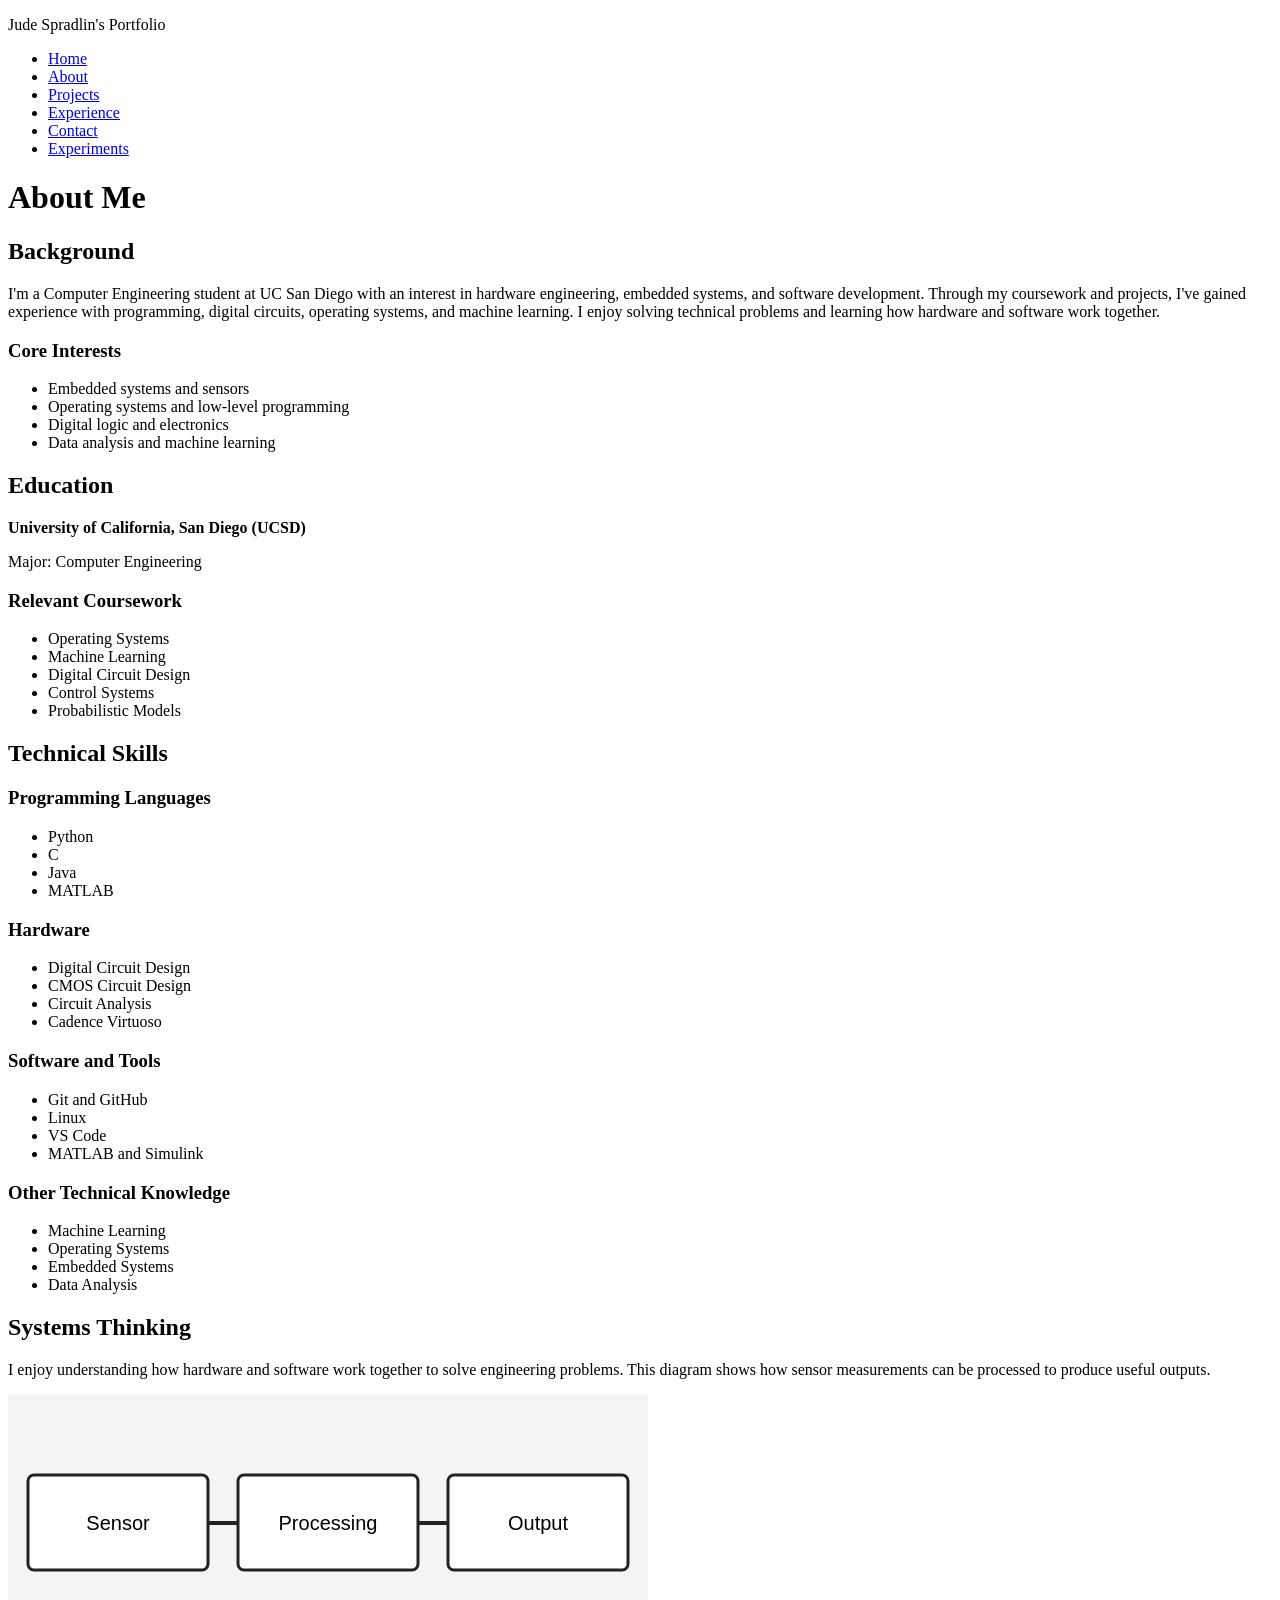
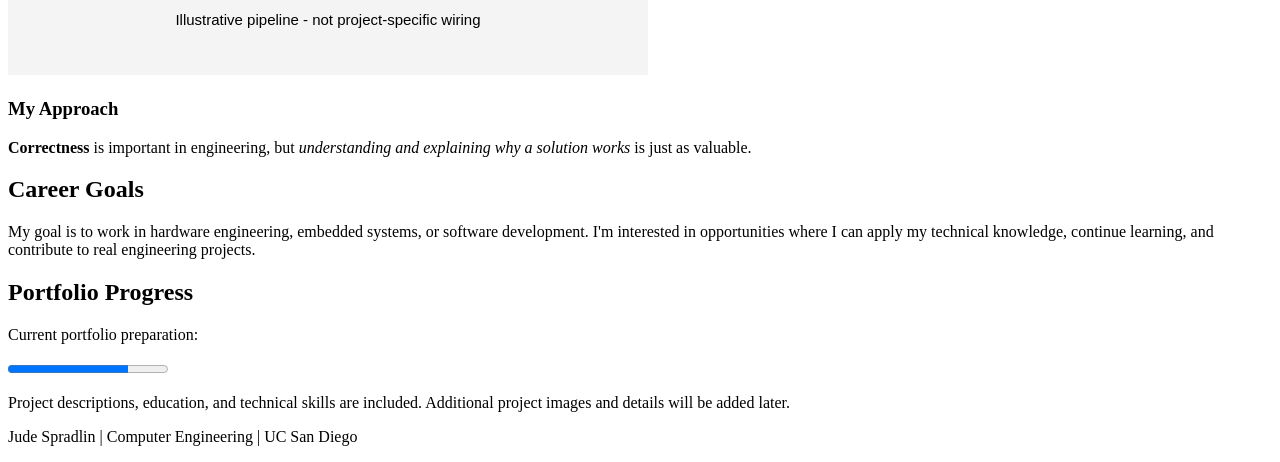
==== about.html @ ff85e732 "HW 3 files Added HW 3 files" ====
<!doctype html>
<html lang="en">
<head>
    <meta charset="utf-8">
    <meta name="viewport" content="width=device-width, initial-scale=1">
    <title>About | Jude Spradlin</title>
    <meta name="description" content="About Jude Spradlin, a Computer Engineering student at UC San Diego.">
    <link rel="icon" href="assets/favicon.svg" type="image/svg+xml">
</head>

<body>
    <header>
        <p>Jude Spradlin's Portfolio</p>

        <nav aria-label="Primary navigation">
            <ul>
                <li><a href="index.html">Home</a></li>
                <li><a href="about.html">About</a></li>
                <li><a href="projects.html">Projects</a></li>
                <li><a href="experience.html">Experience</a></li>
                <li><a href="contact.html">Contact</a></li>
                <li><a href="experiments.html">Experiments</a></li>
            </ul>
        </nav>
    </header>

    <main id="content">

        <h1>About Me</h1>

        <section>
            <h2>Background</h2>

            <p>
                I'm a Computer Engineering student at UC San Diego
                with an interest in hardware engineering, embedded
                systems, and software development. Through my
                coursework and projects, I've gained experience
                with programming, digital circuits, operating
                systems, and machine learning. I enjoy solving
                technical problems and learning how hardware
                and software work together.
            </p>

            <h3>Core Interests</h3>
            <ul>
                <li>Embedded systems and sensors</li>
                <li>Operating systems and low-level programming</li>
                <li>Digital logic and electronics</li>
                <li>Data analysis and machine learning</li>
            </ul>
        </section>

        <section>
            <h2>Education</h2>

            <p>
                <strong>University of California, San Diego (UCSD)</strong>
            </p>

            <p>Major: Computer Engineering</p>

            <h3>Relevant Coursework</h3>
            <ul>
                <li>Operating Systems</li>
                <li>Machine Learning</li>
                <li>Digital Circuit Design</li>
                <li>Control Systems</li>
                <li>Probabilistic Models</li>
            </ul>
        </section>

        <section>
            <h2>Technical Skills</h2>

            <h3>Programming Languages</h3>
            <ul>
                <li>Python</li>
                <li>C</li>
                <li>Java</li>
                <li>MATLAB</li>
            </ul>

            <h3>Hardware</h3>
            <ul>
                <li>Digital Circuit Design</li>
                <li>CMOS Circuit Design</li>
                <li>Circuit Analysis</li>
                <li>Cadence Virtuoso</li>
            </ul>

            <h3>Software and Tools</h3>
            <ul>
                <li>Git and GitHub</li>
                <li>Linux</li>
                <li>VS Code</li>
                <li>MATLAB and Simulink</li>
            </ul>

            <h3>Other Technical Knowledge</h3>
            <ul>
                <li>Machine Learning</li>
                <li>Operating Systems</li>
                <li>Embedded Systems</li>
                <li>Data Analysis</li>
            </ul>
        </section>

        <section>
            <h2>Systems Thinking</h2>

            <p>
                I enjoy understanding how hardware and software
                work together to solve engineering problems.
                This diagram shows how sensor measurements
                can be processed to produce useful outputs.
            </p>

            <picture>
                <source
                    srcset="assets/project-diagram.svg"
                    type="image/svg+xml">

                <img
                    src="assets/project-diagram.svg"
                    alt="Sensor, Processing, and Output connected by arrows"
                    width="640"
                    height="280">
            </picture>

            <h3>My Approach</h3>

            <p>
                <strong>Correctness</strong> is important in engineering,
                but <em>understanding and explaining why a solution works</em>
                is just as valuable.
            </p>
        </section>

        <section>
            <h2>Career Goals</h2>

            <p>
                My goal is to work in hardware engineering,
                embedded systems, or software development.
                I'm interested in opportunities where I can
                apply my technical knowledge, continue learning,
                and contribute to real engineering projects.
            </p>
        </section>

        <section>
            <h2>Portfolio Progress</h2>

            <p>Current portfolio preparation:</p>

            <progress value="3" max="4">3 out of 4</progress>

            <p>
                Project descriptions, education, and technical
                skills are included. Additional project images
                and details will be added later.
            </p>
        </section>

    </main>

    <footer>
        <p>Jude Spradlin | Computer Engineering | UC San Diego</p>
    </footer>

</body>
</html>
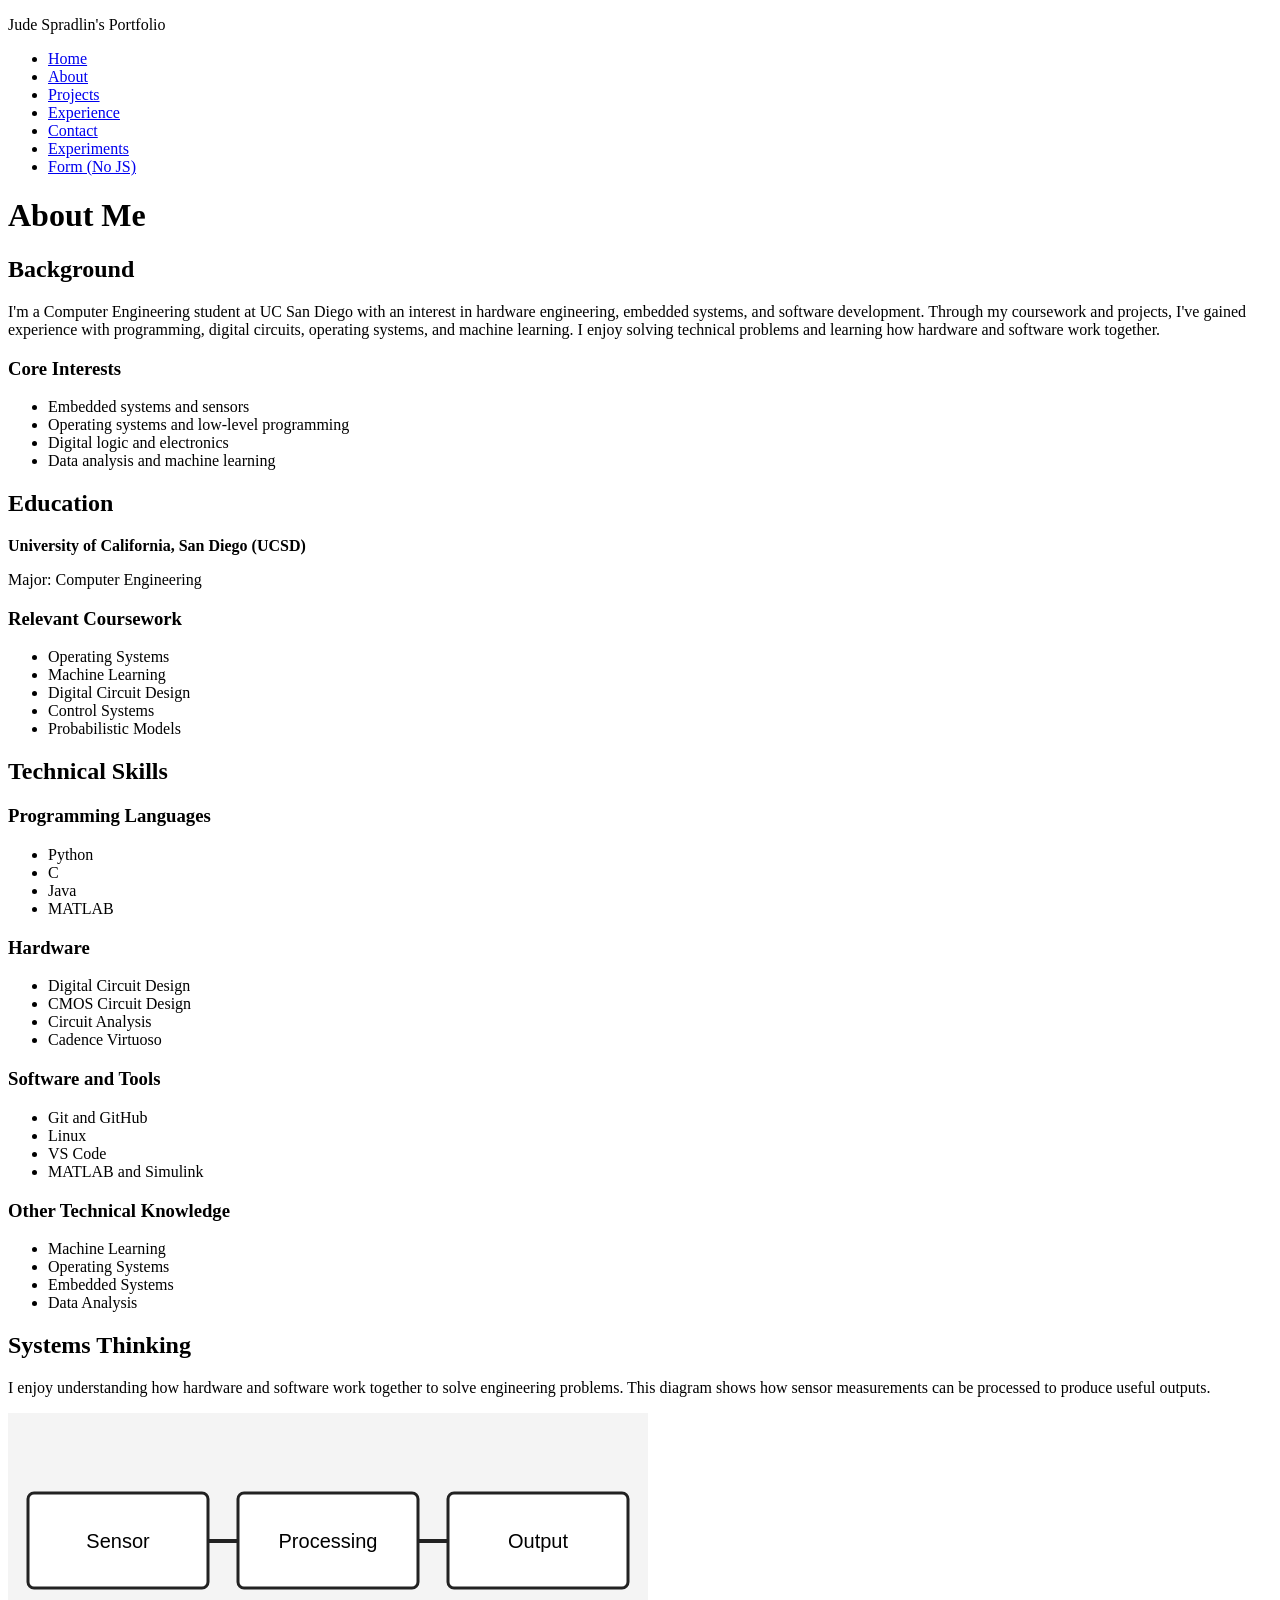
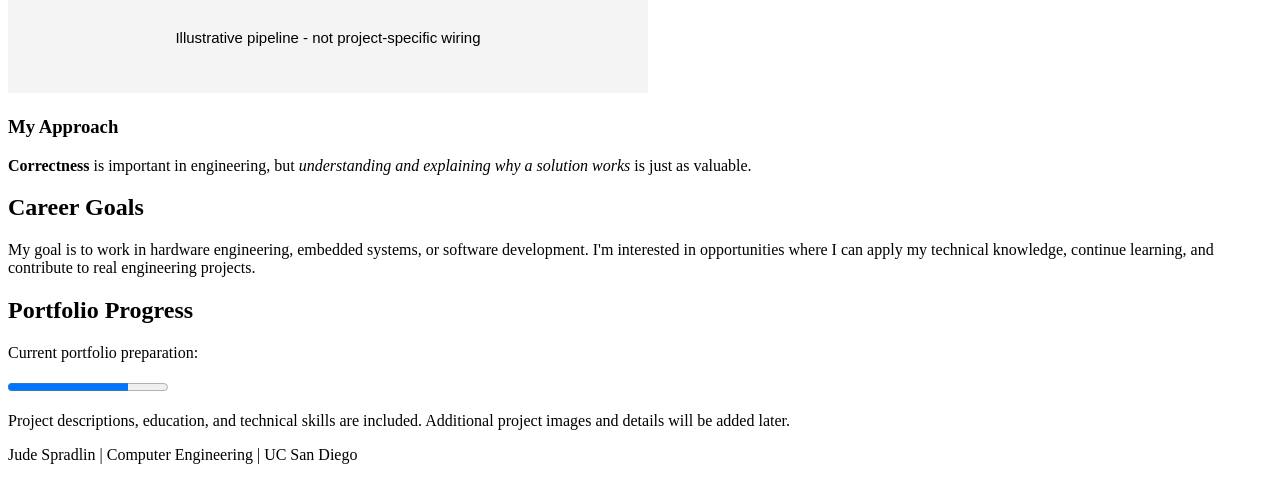
==== commit 7a78c432: "Added HTML contact form and CSS validation" ====
--- a/about.html
+++ b/about.html
@@ -20,6 +20,7 @@
                 <li><a href="experience.html">Experience</a></li>
                 <li><a href="contact.html">Contact</a></li>
                 <li><a href="experiments.html">Experiments</a></li>
+                <li><a href="form-no-js.html">Form (No JS)</a></li>
             </ul>
         </nav>
     </header>
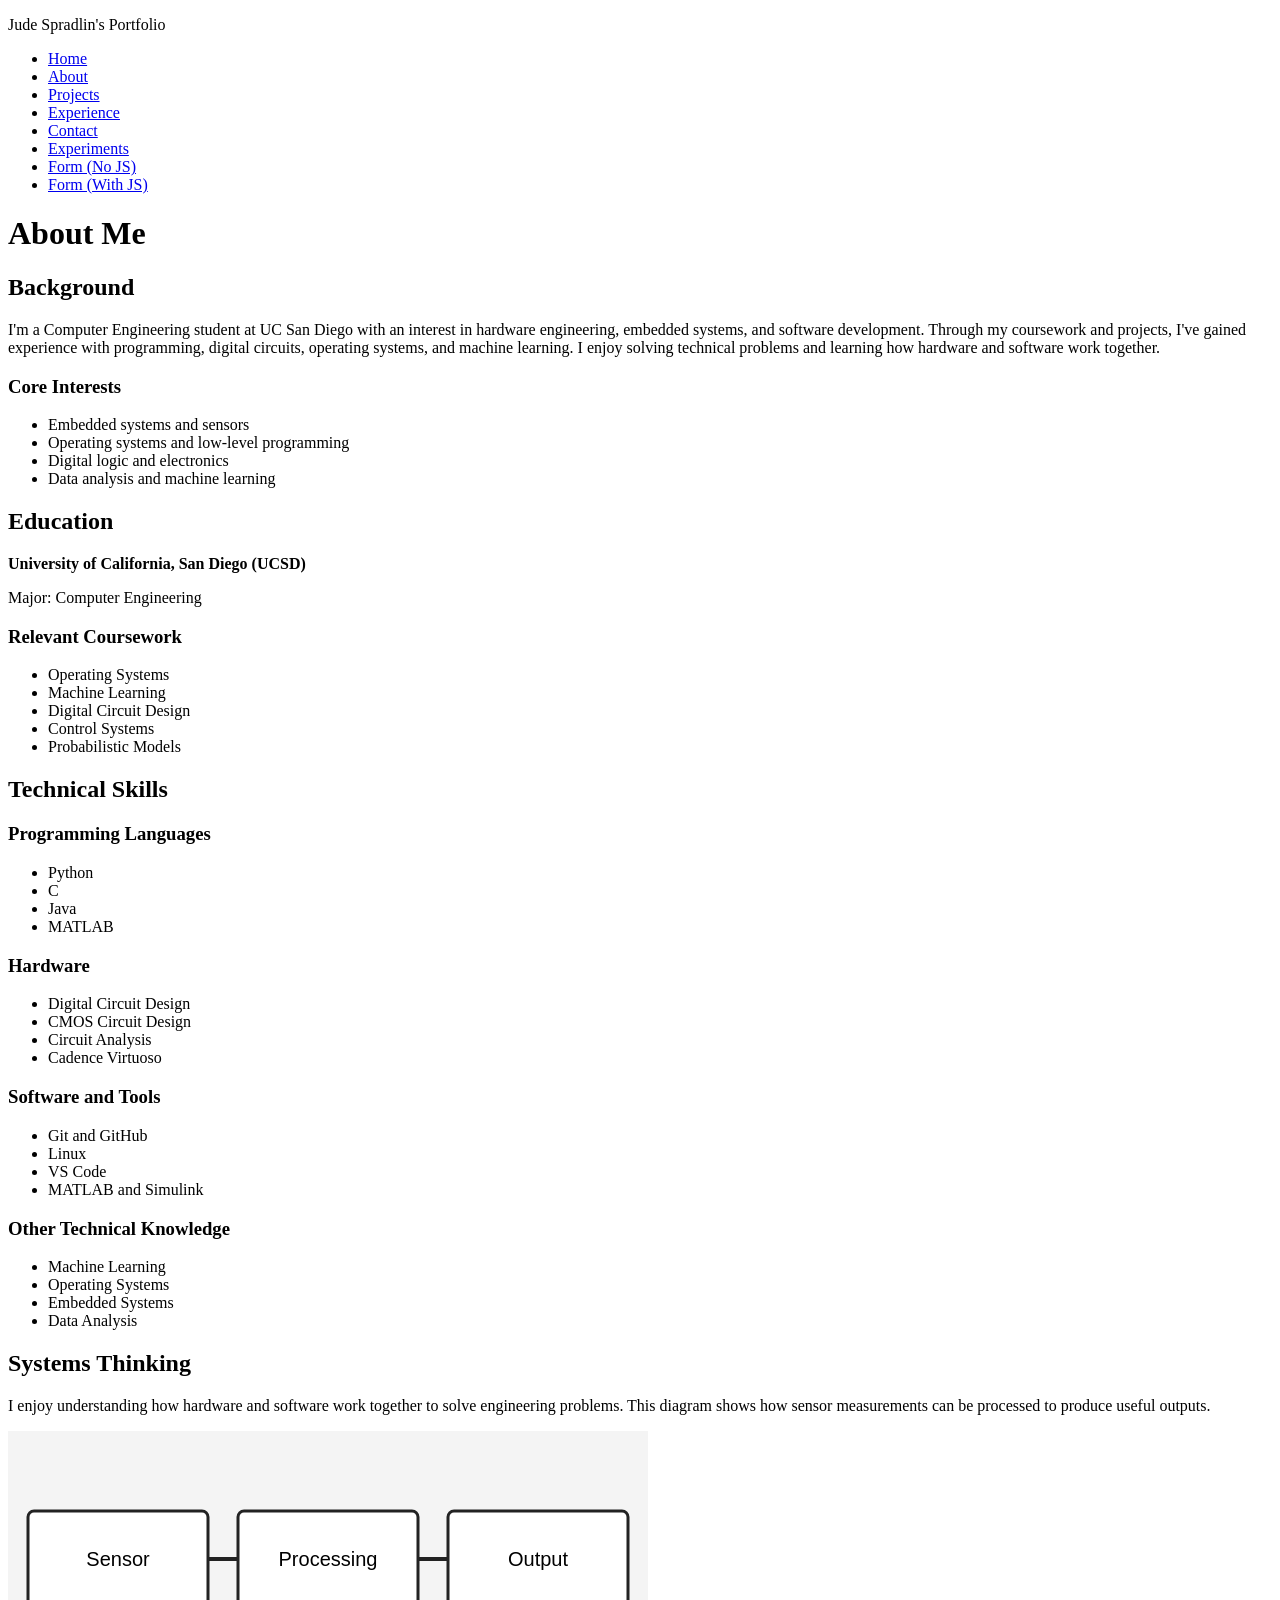
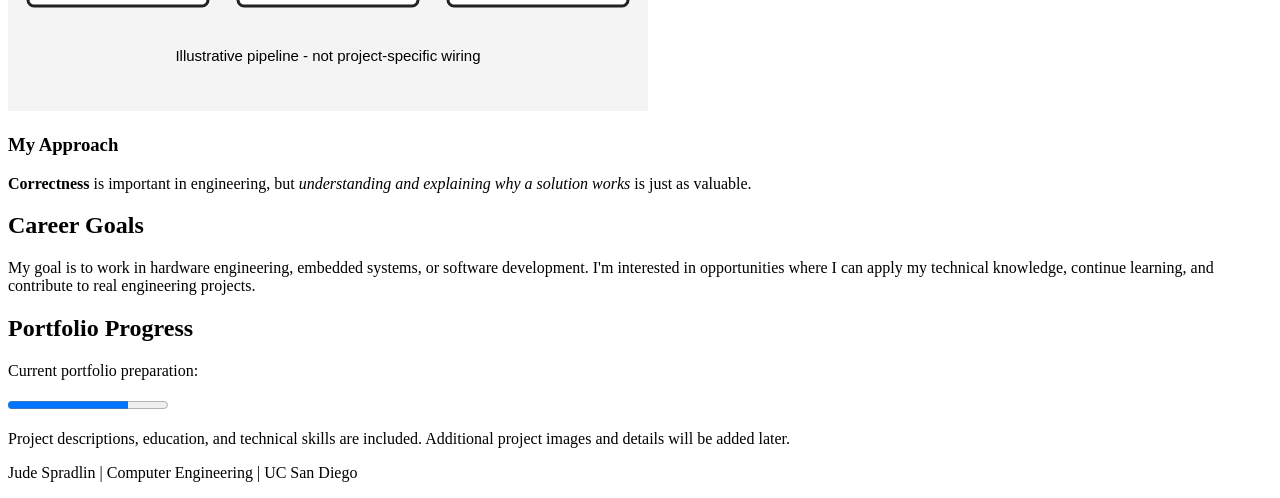
==== commit ec153c24: "Part 3" ====
--- a/about.html
+++ b/about.html
@@ -21,6 +21,7 @@
                 <li><a href="contact.html">Contact</a></li>
                 <li><a href="experiments.html">Experiments</a></li>
                 <li><a href="form-no-js.html">Form (No JS)</a></li>
+                <li><a href="form-with-js.html">Form (With JS)</a></li>
             </ul>
         </nav>
     </header>
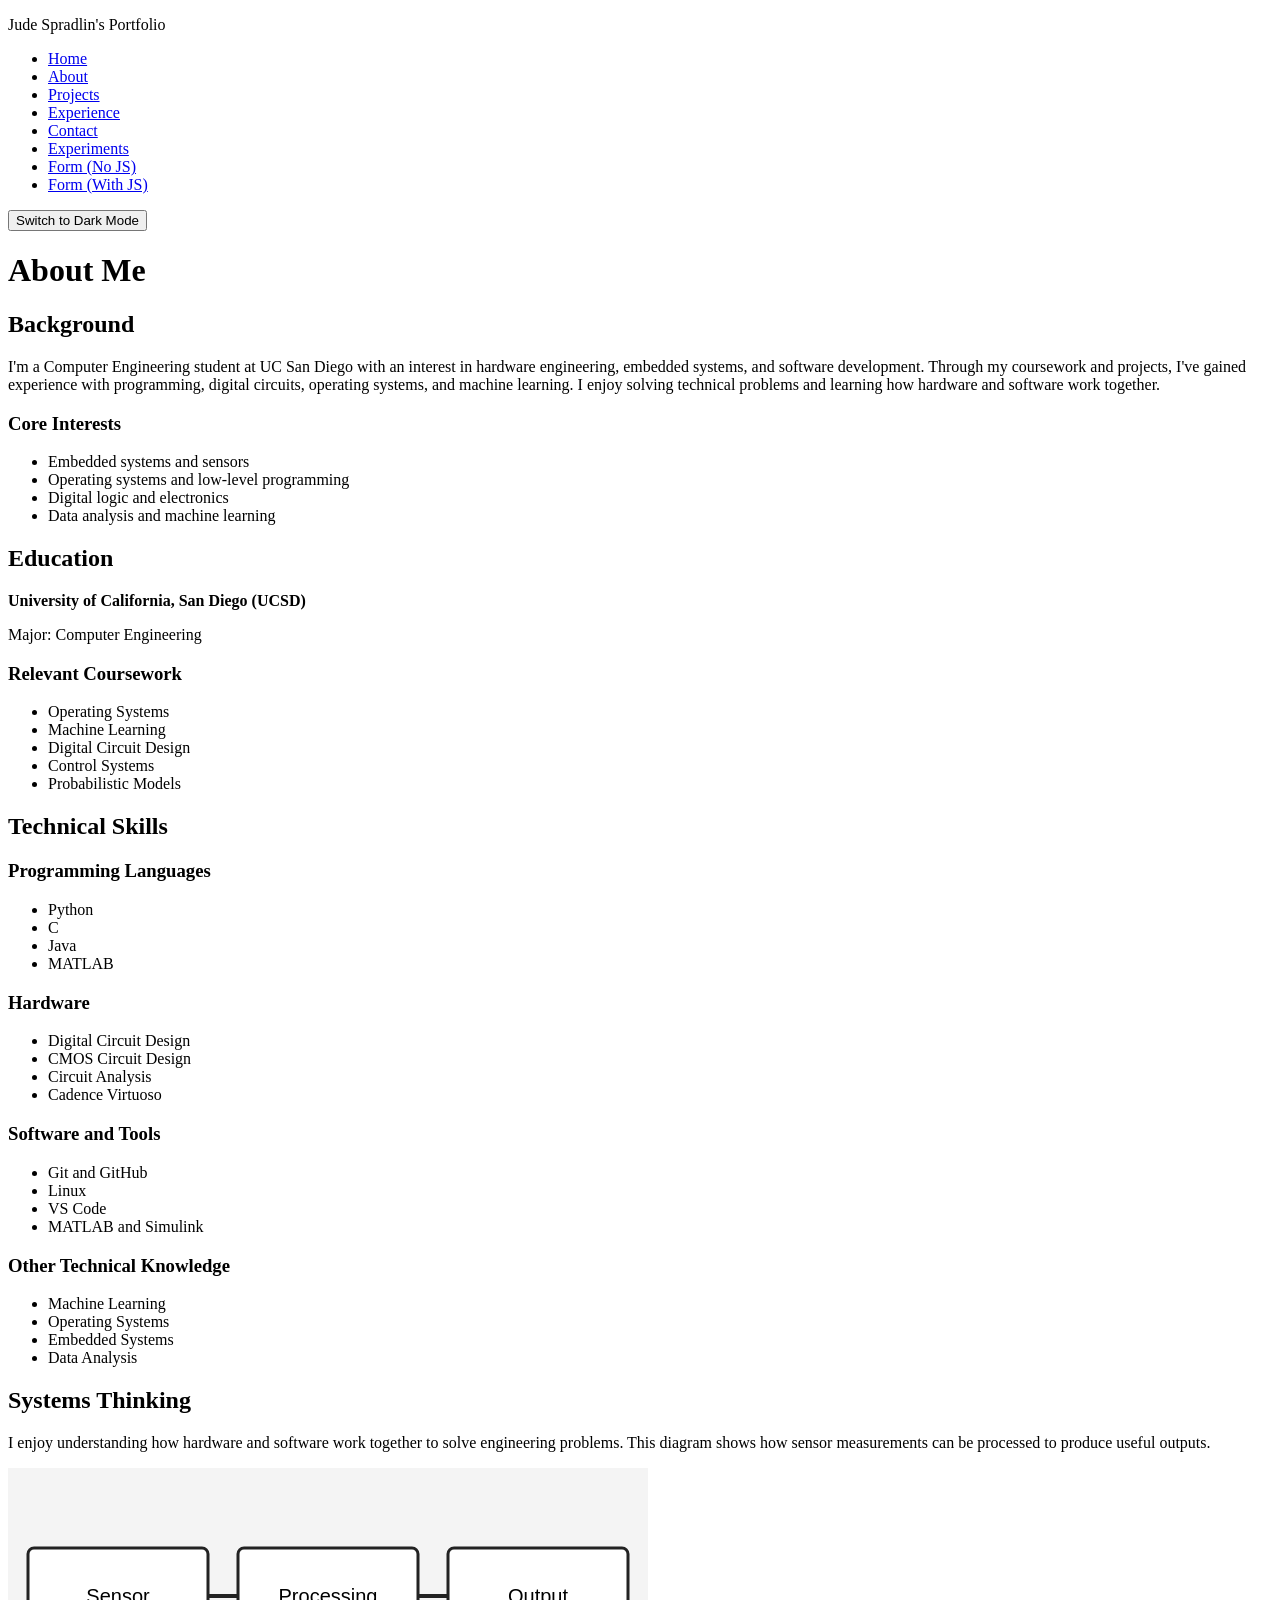
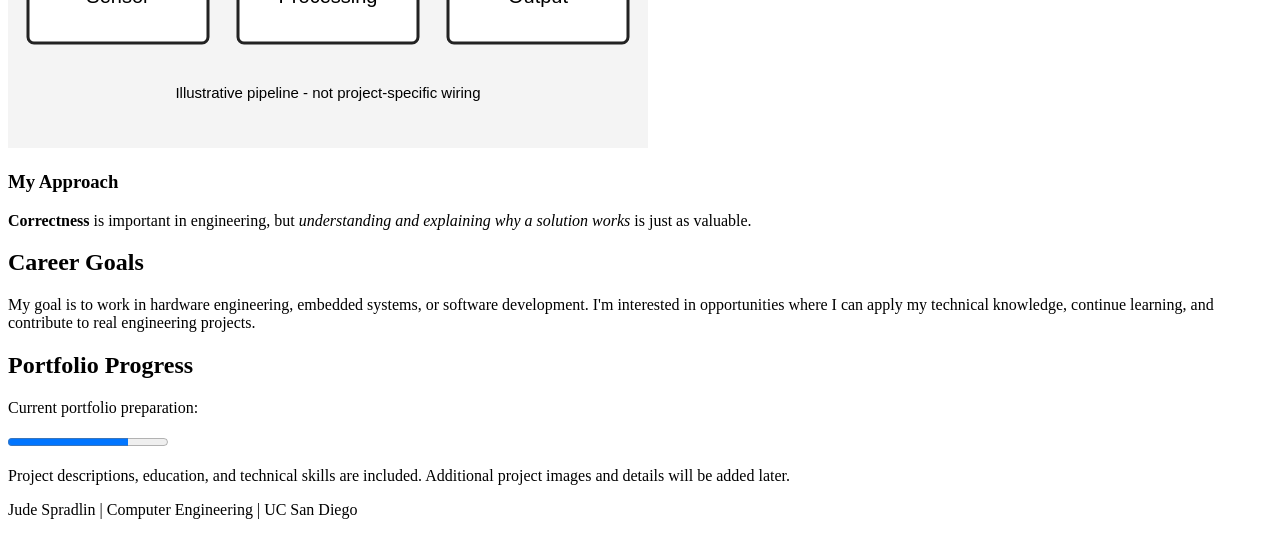
==== commit 874c7f0f: "Part 4" ====
--- a/about.html
+++ b/about.html
@@ -6,6 +6,8 @@
     <title>About | Jude Spradlin</title>
     <meta name="description" content="About Jude Spradlin, a Computer Engineering student at UC San Diego.">
     <link rel="icon" href="assets/favicon.svg" type="image/svg+xml">
+
+    <script src="theme.js" defer></script>
 </head>
 
 <body>
@@ -24,6 +26,9 @@
                 <li><a href="form-with-js.html">Form (With JS)</a></li>
             </ul>
         </nav>
+        <button id="theme-toggle" type="button" hidden>
+            Switch to Dark Mode
+        </button>
     </header>
 
     <main id="content">
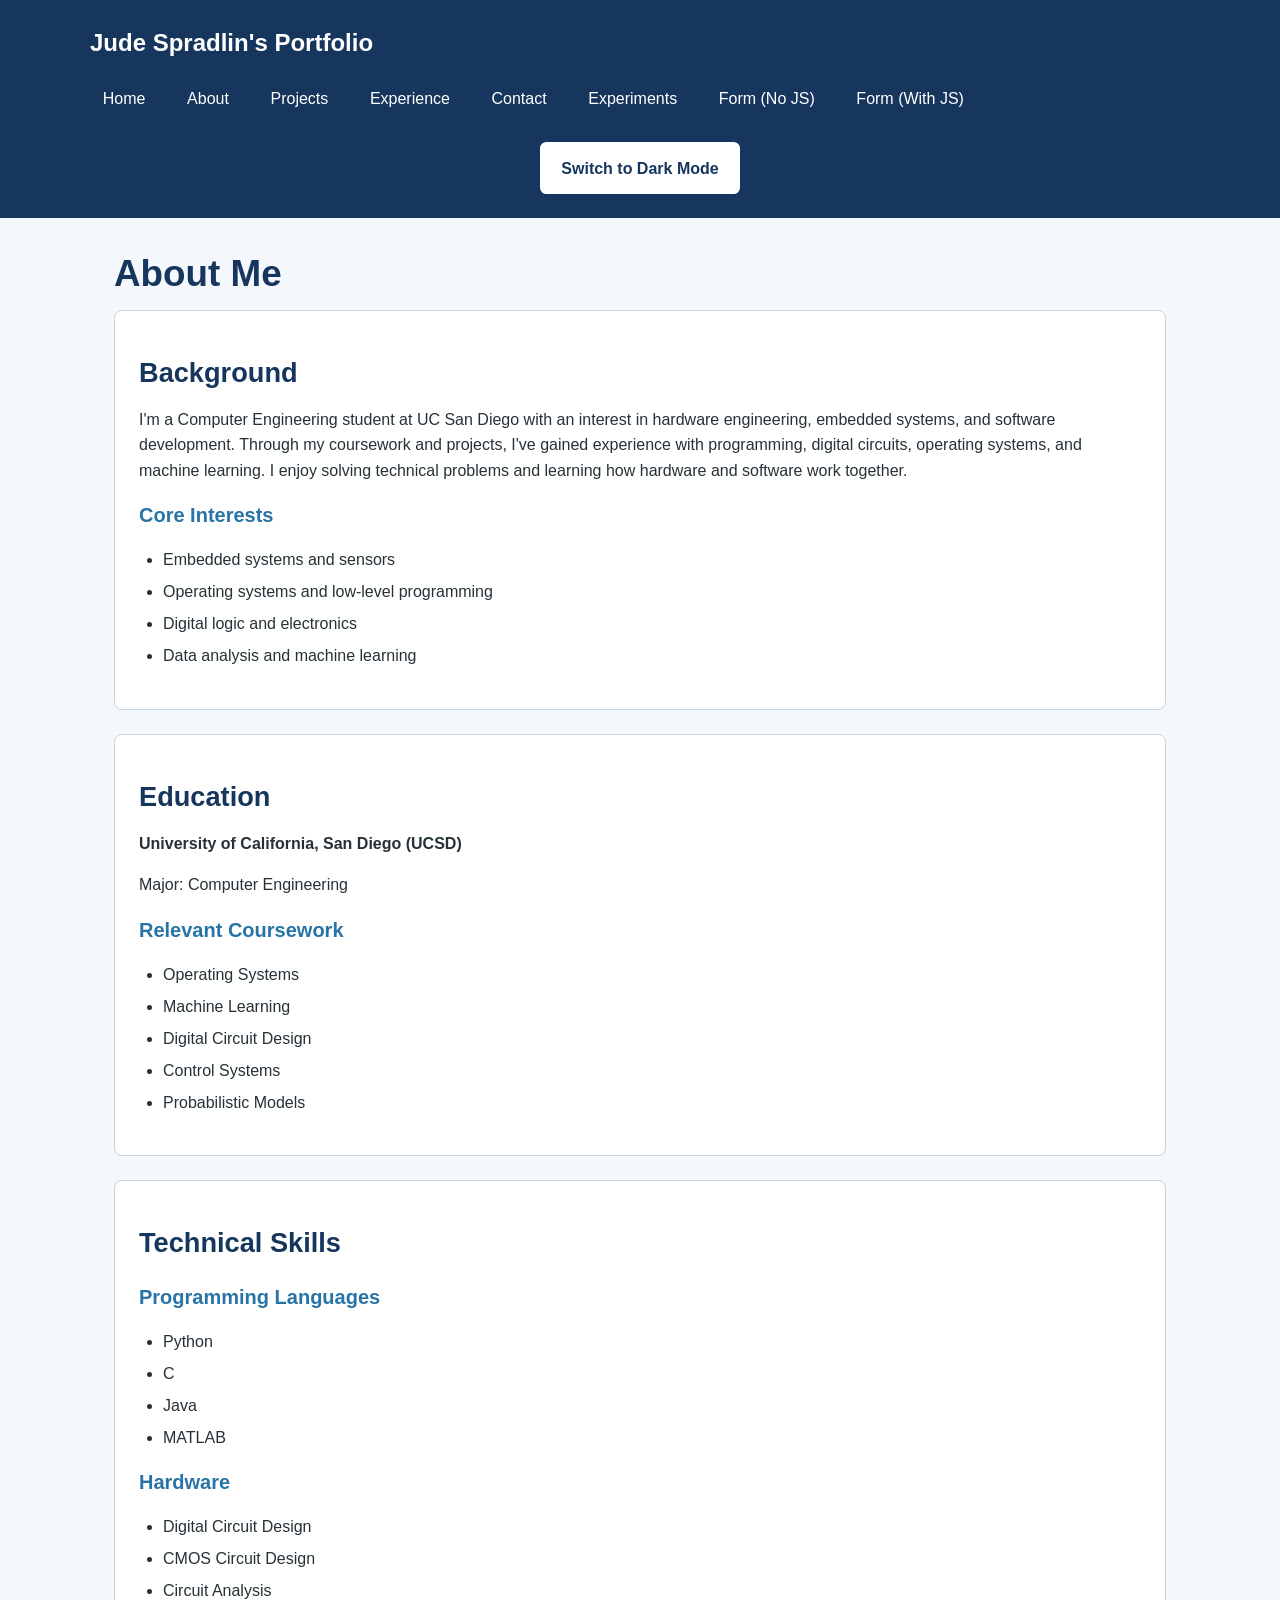
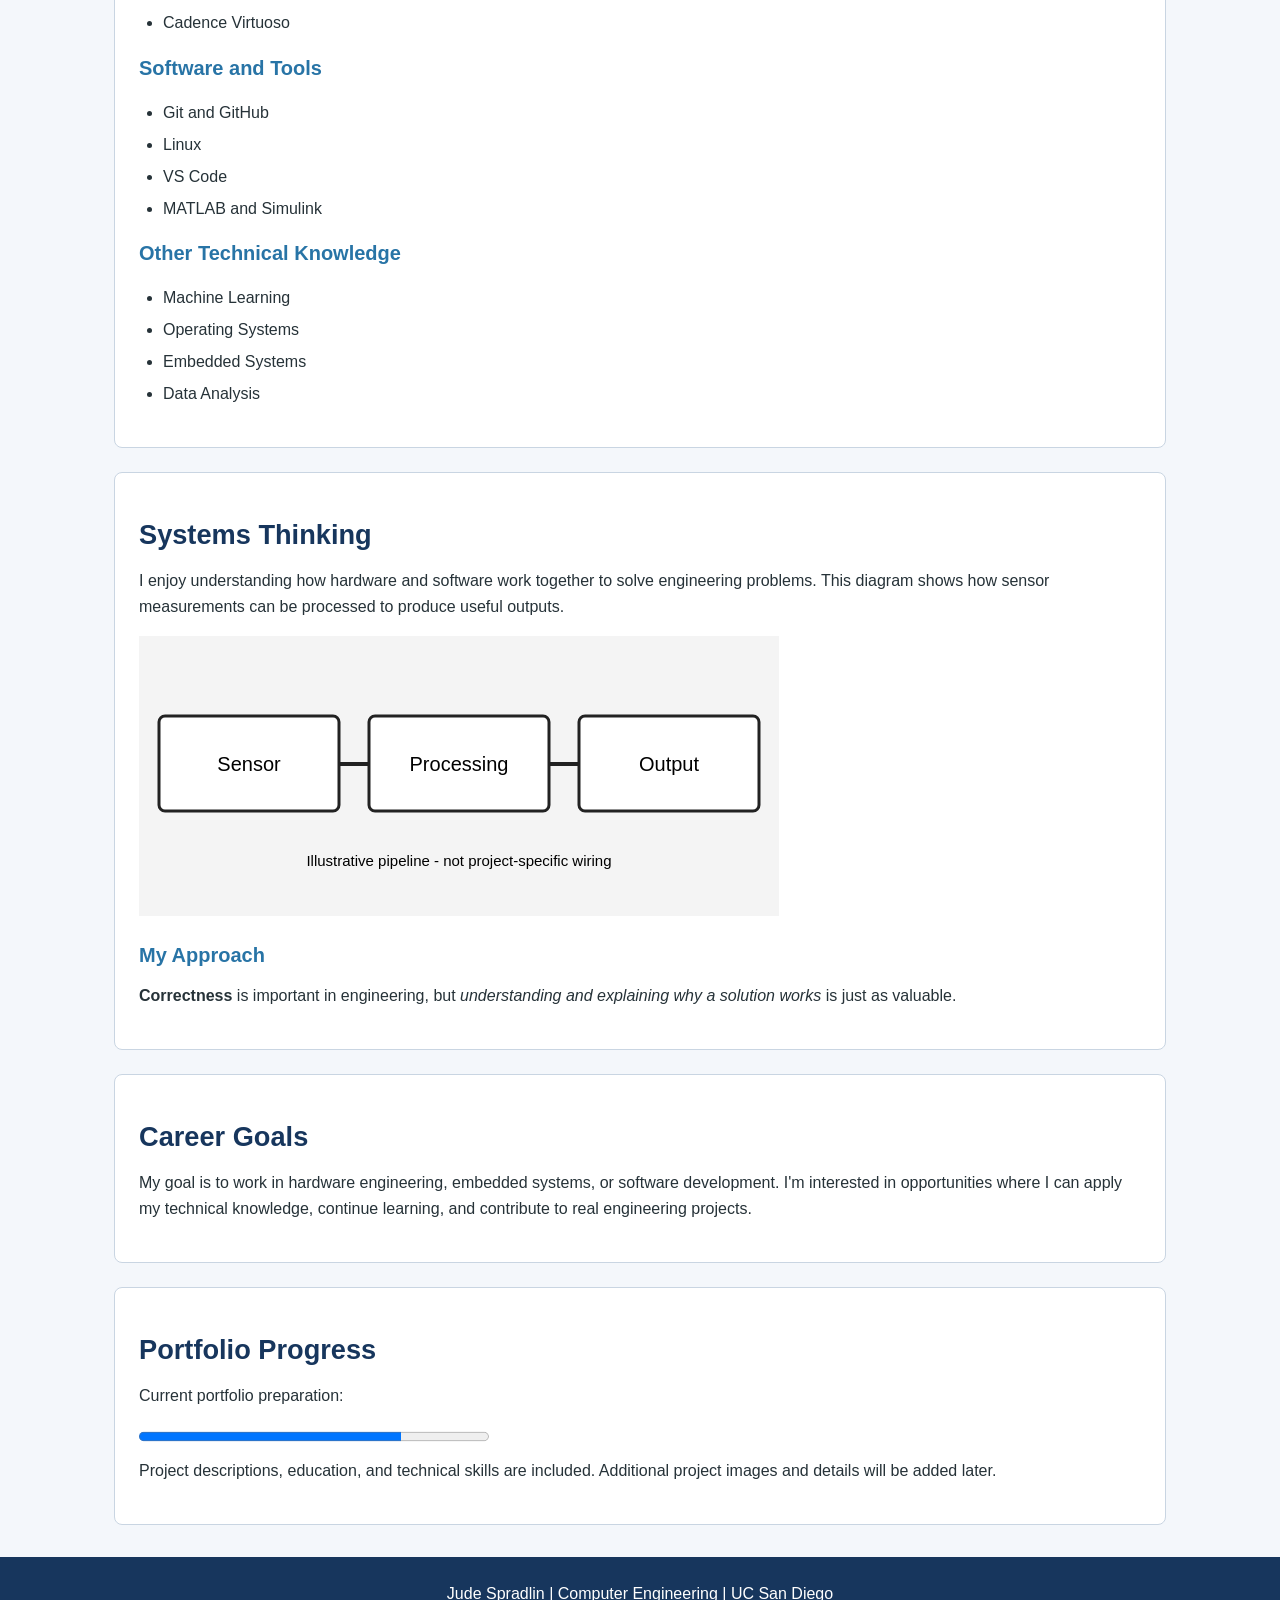
==== commit 34aa3466: "Fix styling issues and add transition" ====
--- a/about.html
+++ b/about.html
@@ -8,6 +8,7 @@
     <link rel="icon" href="assets/favicon.svg" type="image/svg+xml">
 
     <script src="theme.js" defer></script>
+    <link rel="stylesheet" href="style.css">
 </head>
 
 <body>
--- a/style.css
+++ b/style.css
@@ -0,0 +1,590 @@
+/*
+Name: Jude Spradlin
+Repository: https://github.com/jspradlin5/CSE134B_HW4
+*/
+
+/* CSS custom properties */
+:root {
+    --primary-color: #17365d;
+    --secondary-color: #2874a6;
+    --background-color: #f4f7fb;
+    --text-color: #263238;
+    --card-color: #ffffff;
+    --border-color: #c9d5e2;
+    --font-family: Arial, Helvetica, sans-serif;
+    --page-width: 1100px;
+}
+
+/* General styling */
+* {
+    box-sizing: border-box;
+}
+
+body {
+    font-family: var(--font-family);
+    color: var(--text-color);
+    background-color: var(--background-color);
+    line-height: 1.6;
+    margin: 0;
+}
+
+/* Header */
+body > header {
+    background-color: var(--primary-color);
+    color: white;
+    padding: 1.5rem 2rem;
+}
+
+body > header > p {
+    max-width: var(--page-width);
+    margin: 0 auto 1rem;
+    font-size: 1.5rem;
+    font-weight: bold;
+}
+
+/* Navigation layout using Flexbox */
+nav ul {
+    display: flex;
+    flex-wrap: wrap;
+    gap: 1rem;
+    max-width: var(--page-width);
+    margin: 0 auto;
+    padding: 0;
+    list-style: none;
+}
+
+nav a {
+    display: inline-block;
+    color: white;
+    text-decoration: none;
+    padding: 0.5em 0.8em;
+    border-radius: 0.3rem;
+}
+
+nav a:hover {
+    background-color: var(--secondary-color);
+    text-decoration: underline;
+}
+
+/* Attribute selector: current navigation page */
+nav a[aria-current="page"] {
+    background-color: var(--secondary-color);
+    font-weight: bold;
+}
+
+/* Main content */
+main {
+    max-width: var(--page-width);
+    margin: 2rem auto;
+    padding: 0 1.5rem;
+    min-height: 60vh;
+}
+
+/* Heading styles */
+h1 {
+    font-size: 2.3rem;
+    color: var(--primary-color);
+    line-height: 1.3;
+}
+
+h2 {
+    font-size: 1.7rem;
+    color: var(--primary-color);
+}
+
+h3 {
+    font-size: 1.25rem;
+    color: var(--secondary-color);
+}
+
+h1, h2, h3 {
+    margin-top: 1rem;
+    margin-bottom: 0.75rem;
+}
+
+/* Adjacent sibling combinator:
+   Adds spacing to paragraphs directly following headings */
+h2 + p {
+    margin-top: 0.5rem;
+}
+
+/* Child combinator:
+   Styles sections directly inside main */
+main > section {
+    background-color: var(--card-color);
+    padding: 1.5rem;
+    margin-bottom: 1.5rem;
+    border: 1px solid var(--border-color);
+    border-radius: 0.5rem;
+}
+
+/* Descendant selector:
+   Styles articles inside sections */
+section article {
+    background-color: var(--card-color);
+    padding: 1.25rem;
+    margin: 1rem 0;
+    border: 1px solid var(--border-color);
+    border-radius: 0.4rem;
+}
+
+/* Featured project custom element */
+project-highlight {
+    display: block;
+    padding: 1rem;
+    border: 2px solid var(--secondary-color);
+    border-radius: 0.5rem;
+    background-color: #edf5fc;
+}
+
+/* Paragraphs and lists */
+p {
+    margin-top: 0.5rem;
+    margin-bottom: 1rem;
+}
+
+ul, ol {
+    padding-left: 1.5rem;
+}
+
+li {
+    margin-bottom: 0.4rem;
+}
+
+/* Links */
+main a {
+    color: var(--secondary-color);
+    font-weight: bold;
+}
+
+main a:hover {
+    color: var(--primary-color);
+    text-decoration-thickness: 2px;
+}
+
+/* Images and media */
+img, video, iframe, svg {
+    max-width: 100%;
+}
+
+img {
+    height: auto;
+}
+
+iframe {
+    border: 1px solid var(--border-color);
+    border-radius: 0.5rem;
+}
+
+canvas {
+    max-width: 100%;
+    border: 1px solid var(--border-color);
+}
+
+/* Forms */
+form {
+    margin-top: 1rem;
+}
+
+fieldset {
+    border: 1px solid var(--border-color);
+    border-radius: 0.4rem;
+    padding: 1.5rem;
+}
+
+legend {
+    font-weight: bold;
+    color: var(--primary-color);
+}
+
+input, textarea, button {
+    font: inherit;
+}
+
+input, textarea {
+    max-width: 100%;
+    padding: 0.6em;
+    border: 1px solid #8294a5;
+    border-radius: 0.3rem;
+}
+
+button {
+    background-color: var(--secondary-color);
+    color: white;
+    border: none;
+    border-radius: 0.3rem;
+    padding: 0.6em 1em;
+}
+
+button:hover:not(:disabled) {
+    background-color: var(--primary-color);
+    cursor: pointer;
+}
+
+button:disabled {
+    opacity: 0.6;
+    cursor: not-allowed;
+}
+
+/* Visible keyboard focus */
+a:focus,
+input:focus,
+textarea:focus,
+button:focus {
+    outline: 3px solid #ef9b28;
+    outline-offset: 3px;
+}
+
+/* Progress indicator */
+progress {
+    width: 100%;
+    max-width: 350px;
+    height: 1.2rem;
+}
+
+/* Dialog */
+dialog {
+    max-width: min(90%, 450px);
+    border: 2px solid var(--secondary-color);
+    border-radius: 0.5rem;
+    padding: 1rem;
+}
+
+/* Footer */
+body > footer {
+    background-color: var(--primary-color);
+    color: white;
+    padding: 1.5rem;
+    text-align: center;
+    margin-top: 2rem;
+}
+
+body > footer p {
+    margin: 0;
+}
+
+/* Responsive design for phones */
+@media (max-width: 600px) {
+    body > header {
+        padding: 1rem;
+    }
+
+    body > header > p {
+        font-size: 1.3rem;
+    }
+
+    nav ul {
+        flex-direction: column;
+        gap: 0.25rem;
+    }
+
+    nav a {
+        display: block;
+        padding: 0.6em;
+    }
+
+    main {
+        margin: 1rem auto;
+        padding: 0 1rem;
+    }
+
+    h1 {
+        font-size: 1.8rem;
+    }
+
+    h2 {
+        font-size: 1.4rem;
+    }
+
+    h3 {
+        font-size: 1.15rem;
+    }
+
+    main > section {
+        padding: 1rem;
+    }
+
+    section article {
+        padding: 0.75rem;
+    }
+
+    video, iframe {
+        width: 100%;
+    }
+}
+pre {
+    overflow-x: auto;
+}
+
+/* Allow long text and links to wrap */
+main {
+    overflow-wrap: anywhere;
+}
+
+@media (max-width: 600px) {
+    main,
+    main > section,
+    section article {
+        min-width: 0;
+    }
+
+    nav ul {
+        width: 100%;
+    }
+}
+
+
+/* Homework 4: Contact form styling */
+
+.form-field {
+    display: flex;
+    flex-direction: column;
+    gap: 0.4rem;
+    margin-bottom: 1.5rem;
+}
+
+.form-field label {
+    font-weight: bold;
+    color: var(--primary-color);
+}
+
+.form-field input,
+.form-field textarea {
+    width: 100%;
+    max-width: 600px;
+    padding: 0.75rem;
+    border: 2px solid var(--border-color);
+    border-radius: 0.35rem;
+    background-color: #ffffff;
+    color: var(--text-color);
+}
+
+/* Indicate required fields */
+.form-field input:required,
+.form-field textarea:required {
+    border-left: 4px solid var(--secondary-color);
+}
+
+/* Show invalid fields only after user interaction */
+.form-field input:user-invalid,
+.form-field textarea:user-invalid {
+    border-color: #b3261e;
+    border-left-color: #b3261e;
+    background-color: #fff2f2;
+}
+
+/* Show valid fields after user interaction */
+.form-field input:user-valid,
+.form-field textarea:user-valid {
+    border-color: #267d45;
+    border-left-color: #267d45;
+}
+
+/* Accessible keyboard focus */
+.form-field input:focus-visible,
+.form-field textarea:focus-visible {
+    outline: 3px solid #ef9b28;
+    outline-offset: 3px;
+}
+
+@media (max-width: 600px) {
+    .form-field input,
+    .form-field textarea {
+        max-width: 100%;
+    }
+}
+
+
+/* Homework 4 Part 3: JavaScript feedback */
+
+.form-feedback {
+    background-color: var(--card-color);
+    border: 1px solid var(--border-color);
+    border-radius: 0.5rem;
+    padding: 1rem;
+    margin-bottom: 1rem;
+}
+
+.form-feedback h2 {
+    font-size: 1.2rem;
+    margin-top: 0;
+}
+
+.field-error {
+    display: block;
+    color: #b3261e;
+    font-size: 0.9rem;
+    font-weight: bold;
+}
+
+.field-error[hidden],
+#js-feedback[hidden] {
+    display: none;
+}
+
+.form-error-message {
+    color: #b3261e;
+    font-weight: bold;
+}
+
+.form-info-warning {
+    color: #9a5800;
+    font-weight: bold;
+}
+
+.form-info-limit {
+    color: #b3261e;
+    font-weight: bold;
+}
+
+
+/* Homework 4 Part 4: Theme switching */
+
+/* Light mode uses the existing :root colors. */
+
+/* Dark mode overrides shared CSS variables. */
+:root[data-theme="dark"] {
+    --primary-color: #a9cdf5;
+    --secondary-color: #80c5ff;
+    --background-color: #121a27;
+    --text-color: #edf2f8;
+    --card-color: #202d40;
+    --border-color: #52657e;
+}
+
+/* Header and footer use darker surfaces in dark mode */
+body > header,
+body > footer {
+    background-color: #17365d;
+    color: #ffffff;
+}
+
+:root[data-theme="dark"] body > header,
+:root[data-theme="dark"] body > footer {
+    background-color: #0a1220;
+}
+
+/* Keep navigation links readable */
+nav a {
+    color: #ffffff;
+}
+
+nav a:hover,
+nav a[aria-current="page"] {
+    background-color: #2874a6;
+}
+
+/* Make form controls readable in both themes */
+.form-field input,
+.form-field textarea,
+input,
+textarea,
+select {
+    background-color: var(--card-color);
+    color: var(--text-color);
+    border-color: var(--border-color);
+}
+
+/* Readable dark-mode validation styles */
+:root[data-theme="dark"] .form-field input:user-invalid,
+:root[data-theme="dark"] .form-field textarea:user-invalid {
+    background-color: #44252b;
+    color: #ffffff;
+    border-color: #ff9e9e;
+}
+
+:root[data-theme="dark"] .form-field input:user-valid,
+:root[data-theme="dark"] .form-field textarea:user-valid {
+    background-color: #193a32;
+    border-color: #85dfac;
+}
+
+:root[data-theme="dark"] .field-error,
+:root[data-theme="dark"] .form-error-message,
+:root[data-theme="dark"] .form-info-limit {
+    color: #ffb4b4;
+}
+
+:root[data-theme="dark"] .form-info-warning {
+    color: #ffd28a;
+}
+
+/* Featured project custom element */
+project-highlight {
+    background-color: var(--card-color);
+}
+
+/* Theme toggle button */
+#theme-toggle {
+    display: block;
+    margin: 1rem auto 0;
+    padding: 0.7em 1.2em;
+    background-color: #ffffff;
+    color: #17365d;
+    border: 2px solid #ffffff;
+    border-radius: 0.4rem;
+    font-weight: bold;
+    cursor: pointer;
+}
+
+/* Preserve HTML hidden behavior */
+#theme-toggle[hidden] {
+    display: none;
+}
+
+#theme-toggle:hover {
+    background-color: #dbeafe;
+}
+
+#theme-toggle:focus-visible {
+    outline: 3px solid #ef9b28;
+    outline-offset: 4px;
+}
+
+
+/*
+Homework 4 - Part 4.2
+View Transitions
+*/
+
+/* Enable transitions between pages on the same website */
+@view-transition {
+    navigation: auto;
+}
+
+/* Customize the transition animation */
+::view-transition-old(root) {
+    animation: 0.25s ease-out both fade-out;
+}
+
+::view-transition-new(root) {
+    animation: 0.25s ease-in both fade-in;
+}
+
+@keyframes fade-out {
+    from {
+        opacity: 1;
+    }
+
+    to {
+        opacity: 0;
+    }
+}
+
+@keyframes fade-in {
+    from {
+        opacity: 0;
+    }
+
+    to {
+        opacity: 1;
+    }
+}
+
+/* Respect reduced-motion accessibility preferences */
+@media (prefers-reduced-motion: reduce) {
+    ::view-transition-old(root),
+    ::view-transition-new(root) {
+        animation-duration: 0.01ms;
+    }
+}
